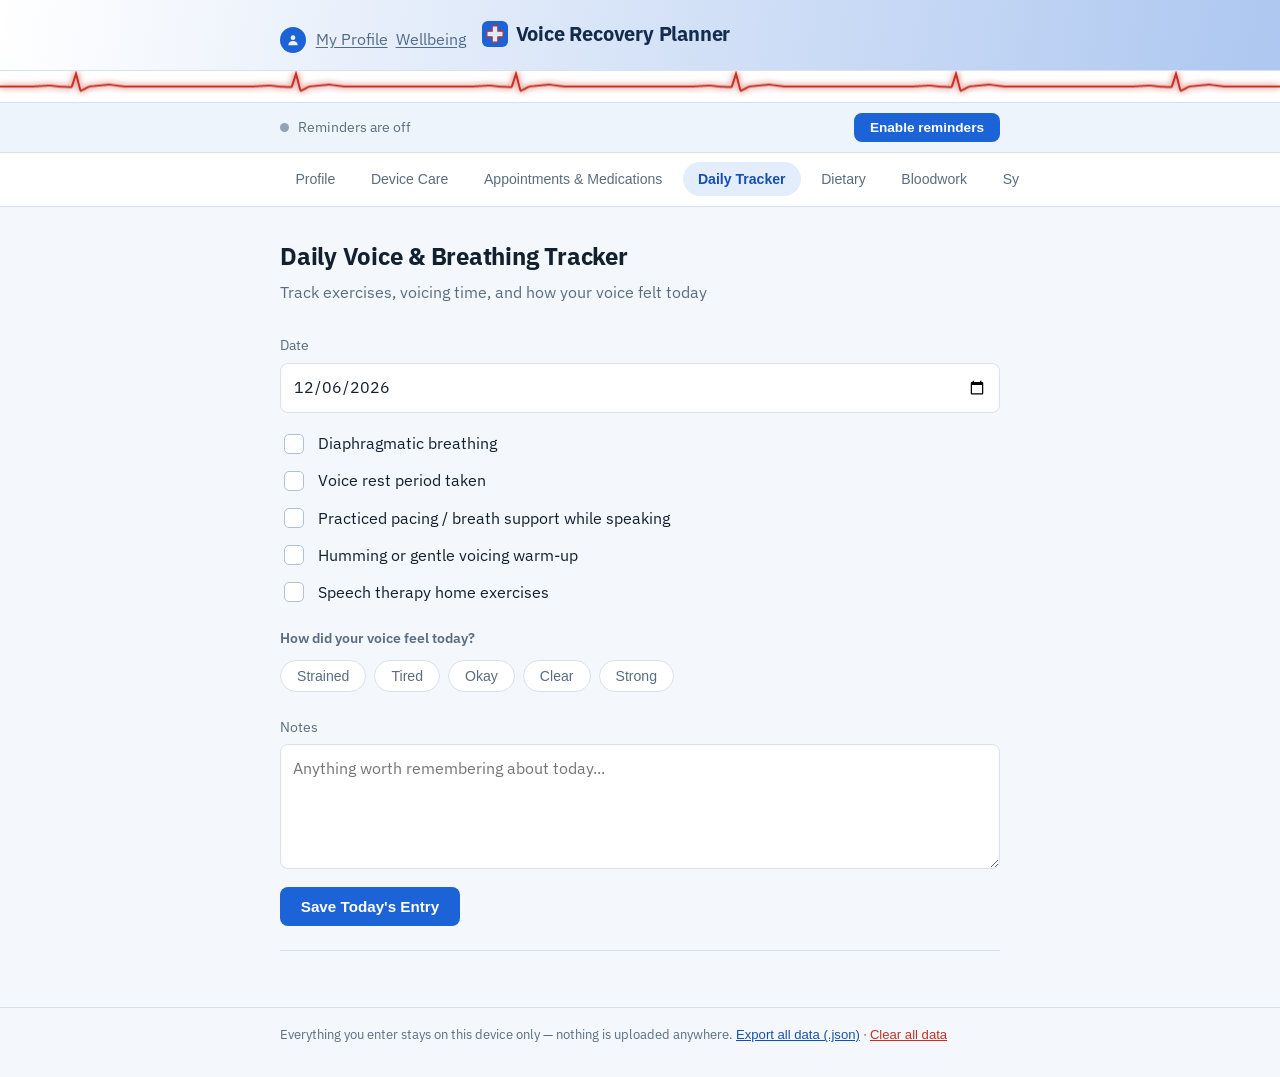
==== index.html @ 37564988 "Fix table overflow and add a scroll hint to the tab bar Wrap the Bloodwork/Appointments/Medications " ====
<!doctype html>
<html lang="en">
<head>
<meta charset="UTF-8">
<meta name="viewport" content="width=device-width, initial-scale=1.0">
<title>Voice Recovery Planner</title>
<meta name="description" content="A daily companion app for life after laryngectomy — voice tracking, device care, appointments, medications, and recovery milestones.">
<link rel="icon" type="image/svg+xml" href="favicon.svg">
<link rel="preconnect" href="https://fonts.googleapis.com">
<link rel="preconnect" href="https://fonts.gstatic.com" crossorigin>
<link href="https://fonts.googleapis.com/css2?family=IBM+Plex+Mono:wght@400;500;600&family=IBM+Plex+Sans:wght@400;500;600;700&display=swap" rel="stylesheet">
<link rel="stylesheet" href="style.css?v=18">
</head>
<body>

<header class="app-header">
  <div class="wrap">
    <div class="profile-lockup">
      <button class="avatar profile-nav-link" data-jump="profile" aria-label="My Profile">
        <svg width="14" height="14" viewBox="0 0 24 24" aria-hidden="true">
          <circle cx="12" cy="8" r="4" fill="currentColor"/>
          <path d="M4,21 C4,16 7.5,13.5 12,13.5 C16.5,13.5 20,16 20,21" fill="currentColor"/>
        </svg>
      </button>
      <nav class="profile-nav">
        <button class="profile-nav-link" data-jump="profile">My Profile</button>
        <button class="profile-nav-link" data-jump="wellbeing">Wellbeing</button>
      </nav>
    </div>
    <span class="logo-lockup">
      <svg width="26" height="26" viewBox="0 0 64 64" aria-hidden="true">
        <rect width="64" height="64" rx="14" fill="var(--accent)"/>
        <path d="M25,12 H39 V25 H52 V39 H39 V52 H25 V39 H12 V25 H25 Z"
              fill="#ffffff" stroke="var(--heartbeat)" stroke-width="3" stroke-linejoin="round"/>
      </svg>
      <span class="title">Voice Recovery Planner</span>
    </span>
  </div>
</header>
<canvas id="ecg-canvas"></canvas>

<div class="reminders-bar">
  <div class="wrap">
    <span class="status-line">
      <span id="reminders-dot" class="status-dot"></span>
      <span id="reminders-status">Reminders are off</span>
    </span>
    <button id="reminders-toggle" class="save-btn small">Enable reminders</button>
  </div>
</div>

<nav class="tabs">
  <div class="wrap tabs-scroll">
    <button class="tab" data-tab="profile">Profile</button>
    <button class="tab" data-tab="device">Device Care</button>
    <button class="tab" data-tab="appointments">Appointments &amp; Medications</button>
    <button class="tab active" data-tab="daily">Daily Tracker</button>
    <button class="tab" data-tab="dietary">Dietary</button>
    <button class="tab" data-tab="bloodwork">Bloodwork</button>
    <button class="tab" data-tab="journal">Symptom Journal</button>
    <button class="tab" data-tab="wellbeing">Wellbeing</button>
    <button class="tab" data-tab="milestones">Milestones</button>
    <button class="tab" data-tab="caregiver">Caregiver Log</button>
    <button class="tab" data-tab="tracking">Tracking</button>
  </div>
</nav>

<main class="wrap">

  <!-- PROFILE -->
  <section id="profile" class="panel">
    <h2>Profile</h2>
    <p class="subtitle">Background info worth having on hand — for new providers, or for you to look back on</p>

    <label class="field">Name <span class="field-optional">(optional — only used on the printed report)</span>
      <input type="text" id="profile-name" placeholder="Your name">
    </label>

    <p class="field-label">What led to your voice loss?</p>
    <div class="pill-group" id="profile-cause" data-group="profile-cause">
      <button data-value="Total Laryngectomy">Total Laryngectomy</button>
      <button data-value="Partial Laryngectomy">Partial Laryngectomy</button>
      <button data-value="Tracheostomy only">Tracheostomy only</button>
      <button data-value="Vocal Cord Paralysis">Vocal Cord Paralysis</button>
      <button data-value="Glossectomy / Oral Cancer Surgery">Glossectomy / Oral Cancer Surgery</button>
      <button data-value="ALS / Neurological">ALS / Neurological</button>
      <button data-value="Other">Other</button>
    </div>

    <label class="field">Diagnosis date
      <input type="date" id="profile-diagnosis-date">
    </label>
    <label class="field">Surgery / procedure date
      <input type="date" id="profile-surgery-date">
    </label>
    <label class="field">Tracheostomy date <span class="field-optional">(if different from surgery date)</span>
      <input type="date" id="profile-tracheostomy-date">
    </label>

    <p class="field-label">Current primary way you communicate</p>
    <div class="pill-group" id="profile-communication" data-group="profile-communication">
      <button data-value="Voice device (TEP)">Voice device (TEP)</button>
      <button data-value="Electrolarynx">Electrolarynx</button>
      <button data-value="Esophageal Speech">Esophageal Speech</button>
      <button data-value="ASL">ASL</button>
      <button data-value="Writing / notes app">Writing / notes app</button>
      <button data-value="Text-to-speech app">Text-to-speech app</button>
      <button data-value="Gestures">Gestures</button>
      <button data-value="Still learning">Still learning</button>
      <button data-value="Other">Other</button>
    </div>

    <label class="field">ENT / surgeon name &amp; phone
      <input type="text" id="profile-ent" placeholder="Dr. name, phone number">
    </label>
    <label class="field">Speech-language pathologist (SLP) name &amp; phone
      <input type="text" id="profile-slp" placeholder="Name, phone number">
    </label>
    <label class="field">Anything else your care team should know
      <textarea id="profile-notes" rows="4" placeholder="Allergies, other conditions, anything a new provider should know right away..."></textarea>
    </label>
    <button class="save-btn" data-save="profile">Save Profile</button>
  </section>

  <!-- DAILY VOICE & BREATHING TRACKER -->
  <section id="daily" class="panel active">
    <h2>Daily Voice &amp; Breathing Tracker</h2>
    <p class="subtitle">Track exercises, voicing time, and how your voice felt today</p>
    <label class="field">Date
      <input type="date" id="daily-date">
    </label>
    <div class="checklist" id="daily-checklist">
      <label><input type="checkbox" data-key="daily-diaphragmatic"> Diaphragmatic breathing</label>
      <label><input type="checkbox" data-key="daily-restperiod"> Voice rest period taken</label>
      <label><input type="checkbox" data-key="daily-pacing"> Practiced pacing / breath support while speaking</label>
      <label><input type="checkbox" data-key="daily-humming"> Humming or gentle voicing warm-up</label>
      <label><input type="checkbox" data-key="daily-therapy"> Speech therapy home exercises</label>
    </div>
    <p class="field-label">How did your voice feel today?</p>
    <div class="pill-group" id="daily-scale" data-group="daily-feel">
      <button data-value="Strained">Strained</button>
      <button data-value="Tired">Tired</button>
      <button data-value="Okay">Okay</button>
      <button data-value="Clear">Clear</button>
      <button data-value="Strong">Strong</button>
    </div>
    <label class="field">Notes
      <textarea id="daily-notes" rows="4" placeholder="Anything worth remembering about today..."></textarea>
    </label>
    <button class="save-btn" data-save="daily">Save Today's Entry</button>
    <div class="history" id="daily-history"></div>
  </section>

  <!-- DEVICE CARE SCHEDULE -->
  <section id="device" class="panel">
    <h2>Voice Device Care Schedule</h2>
    <p class="subtitle">Daily cleaning, weekly refurbishing, and resupply — never miss a step</p>

    <p class="field-label">Which device(s) do you use?</p>
    <div class="checklist" id="device-type-checklist">
      <label><input type="checkbox" data-key="devicetype-laryngectomy"> Laryngectomy (stoma / HME)</label>
      <label><input type="checkbox" data-key="devicetype-tep"> TEP (voice prosthesis)</label>
      <label><input type="checkbox" data-key="devicetype-avavoice"> Ava Voice</label>
      <label><input type="checkbox" data-key="devicetype-mira"> Mira</label>
    </div>

    <div class="card">
      <h3>Today</h3>
      <label><input type="checkbox" id="device-cleaned-today"> Cleaned overnight (before bed)</label>
    </div>

    <div class="card">
      <h3>This Week</h3>
      <div class="week-grid" id="device-week"></div>
    </div>

    <div class="card">
      <h3>Every 6 Months</h3>
      <label class="field">Last resupply ordered
        <input type="date" id="device-last-resupply">
      </label>
      <label class="field">Next resupply due
        <input type="date" id="device-next-resupply">
      </label>
    </div>

    <div class="card">
      <h3>Membrane Replacement (Ava Voice / Mira)</h3>
      <label class="field">Last replaced
        <input type="date" id="device-last-membrane">
      </label>
      <label class="field">Next due
        <input type="date" id="device-next-membrane">
      </label>
    </div>

    <div class="card">
      <h3>Unit Replacement (Ava Voice / Mira)</h3>
      <label class="field">Last replaced
        <input type="date" id="device-last-unit">
      </label>
      <label class="field">Next due
        <input type="date" id="device-next-unit">
      </label>
    </div>

    <label class="field">Device issue notes
      <textarea id="device-notes" rows="4" placeholder="Any issues with the device this week..."></textarea>
    </label>
    <button class="save-btn" data-save="device">Save</button>
  </section>

  <!-- DIETARY -->
  <section id="dietary" class="panel">
    <h2>Dietary</h2>
    <p class="subtitle">Track how you're getting nutrition today — by mouth, feeding tube, or IV</p>
    <label class="field">Date
      <input type="date" id="dietary-date">
    </label>
    <p class="field-label">Feeding method today</p>
    <div class="checklist" id="dietary-checklist">
      <label><input type="checkbox" data-key="dietary-mouth"> Feeding by mouth</label>
      <label><input type="checkbox" data-key="dietary-tube"> Feeding tube</label>
      <label><input type="checkbox" data-key="dietary-iv"> IV</label>
    </div>
    <label class="field">Notes (what/how much, tolerance, any issues)
      <textarea id="dietary-notes" rows="4" placeholder="What you ate or how feeding went today..."></textarea>
    </label>
    <button class="save-btn" data-save="dietary">Save Today's Entry</button>
    <div class="history" id="dietary-history"></div>
  </section>

  <!-- BLOODWORK -->
  <section id="bloodwork" class="panel">
    <h2>Bloodwork Tracking</h2>
    <p class="subtitle">Focused on anemia and vitamin/mineral/kidney (renal) function</p>
    <p class="field-label">Common tests worth asking your doctor about</p>
    <div class="checklist" id="bloodwork-checklist">
      <label><input type="checkbox" data-key="bloodwork-hgb"> Hemoglobin / Hematocrit (anemia)</label>
      <label><input type="checkbox" data-key="bloodwork-iron"> Iron / Ferritin</label>
      <label><input type="checkbox" data-key="bloodwork-b12"> Vitamin B12 / Folate</label>
      <label><input type="checkbox" data-key="bloodwork-vitd"> Vitamin D</label>
      <label><input type="checkbox" data-key="bloodwork-calcmag"> Calcium / Magnesium / Zinc</label>
      <label><input type="checkbox" data-key="bloodwork-renal"> Creatinine / eGFR / BUN (kidney/renal function)</label>
      <label><input type="checkbox" data-key="bloodwork-electrolytes"> Potassium / Sodium</label>
    </div>
    <div class="table-scroll">
      <table class="log-table" id="bloodwork-table">
        <thead><tr><th>Date</th><th>Test</th><th>Result</th><th>Normal range</th><th>Notes</th><th></th></tr></thead>
        <tbody></tbody>
      </table>
    </div>
    <button class="add-row-btn" data-add="bloodwork">+ Add result</button>
  </section>

  <!-- APPOINTMENTS & MEDICATIONS -->
  <section id="appointments" class="panel">
    <h2>Appointments &amp; Medications</h2>
    <p class="subtitle">ENT, oncology, speech-language pathology, and primary care — plus what you take, when, and any side effects</p>

    <h3>Appointments</h3>
    <div class="table-scroll">
      <table class="log-table" id="appointments-table">
        <thead><tr><th>Date</th><th>Provider / Type</th><th>Reason</th><th>Follow-up?</th><th></th></tr></thead>
        <tbody></tbody>
      </table>
    </div>
    <button class="add-row-btn" data-add="appointments">+ Add appointment</button>

    <h3>Medications</h3>
    <div class="table-scroll">
      <table class="log-table" id="medications-table">
        <thead><tr><th>Medication</th><th>Dose</th><th>Time</th><th>Taken</th><th>Notes</th><th></th></tr></thead>
        <tbody></tbody>
      </table>
    </div>
    <button class="add-row-btn" data-add="medications">+ Add medication</button>
  </section>

  <!-- SYMPTOM JOURNAL -->
  <section id="journal" class="panel">
    <h2>Symptom &amp; Side-Effect Journal</h2>
    <p class="subtitle">One entry per day — track what you notice and how it changes</p>
    <label class="field">Date
      <input type="date" id="journal-date">
    </label>
    <label class="field">What did you notice?
      <textarea id="journal-noticed" rows="3"></textarea>
    </label>
    <p class="field-label">Severity</p>
    <div class="pill-group" id="journal-severity" data-group="journal-severity">
      <button data-value="Mild">Mild</button>
      <button data-value="Moderate">Moderate</button>
      <button data-value="Concerning">Concerning</button>
      <button data-value="Call the doctor">Call the doctor</button>
    </div>
    <label class="field">What helped?
      <textarea id="journal-helped" rows="3"></textarea>
    </label>
    <p class="field-label">Red flags to watch for (per your care team's guidance)</p>
    <div class="checklist">
      <label><input type="checkbox" data-key="journal-flag-1"> Fever, unusual pain, or swelling around the stoma</label>
      <label><input type="checkbox" data-key="journal-flag-2"> Sudden change in breathing or difficulty clearing secretions</label>
      <label><input type="checkbox" data-key="journal-flag-3"> Signs of infection or bleeding</label>
    </div>
    <button class="save-btn" data-save="journal">Save Entry</button>
    <div class="history" id="journal-history"></div>
  </section>

  <!-- WELLBEING -->
  <section id="wellbeing" class="panel">
    <h2>Emotional Wellbeing</h2>
    <p class="subtitle">Whatever led here — an accident, cancer, or anything else — adjusting to a new voice or a new life is part of recovery too</p>

    <div class="resource-card">
      <h3>If you're in crisis right now</h3>
      <ul>
        <li><strong>Call or text 988</strong> — Suicide &amp; Crisis Lifeline, free and available 24/7. Texting works when speaking is hard.</li>
        <li><strong>Text HOME to 741741</strong> — Crisis Text Line, 24/7, text-only.</li>
        <li><strong>Call 911</strong> or go to your nearest ER for a medical emergency.</li>
      </ul>
      <h3>More support</h3>
      <ul>
        <li>American Cancer Society 24/7 Helpline — 1-800-227-2345</li>
        <li>CancerCare (free counseling &amp; support groups) — 1-800-813-4673</li>
        <li>NAMI HelpLine (mental health, any cause) — 1-800-950-6264</li>
        <li>WebWhispers — free online community for laryngectomees (webwhispers.org)</li>
        <li>SPOHNC — Support for People with Oral and Head and Neck Cancer (spohnc.org)</li>
      </ul>
      <p class="resource-note">This app doesn't replace professional care. If you're worried, reach out to your care team or one of the resources above.</p>
    </div>

    <label class="field">Date
      <input type="date" id="wellbeing-date">
    </label>

    <p class="field-label">Overall mood today</p>
    <div class="pill-group" id="wellbeing-mood" data-group="wellbeing-mood">
      <button data-value="Struggling">Struggling</button>
      <button data-value="Low">Low</button>
      <button data-value="Okay">Okay</button>
      <button data-value="Good">Good</button>
      <button data-value="Strong">Strong</button>
    </div>

    <p class="field-label">What's weighing on you today?</p>
    <div class="checklist" id="wellbeing-weighing-checklist">
      <label><input type="checkbox" data-key="wellbeing-weighing-isolation"> Isolation or loneliness</label>
      <label><input type="checkbox" data-key="wellbeing-weighing-grief"> Grief about the changes</label>
      <label><input type="checkbox" data-key="wellbeing-weighing-anxiety"> Anxiety about health or scans</label>
      <label><input type="checkbox" data-key="wellbeing-weighing-communication"> Frustration communicating</label>
      <label><input type="checkbox" data-key="wellbeing-weighing-recurrence"> Fear of recurrence</label>
      <label><input type="checkbox" data-key="wellbeing-weighing-bodyimage"> Body image</label>
      <label><input type="checkbox" data-key="wellbeing-weighing-financial"> Financial stress</label>
      <label><input type="checkbox" data-key="wellbeing-weighing-sleep"> Sleep trouble</label>
      <label><input type="checkbox" data-key="wellbeing-weighing-relationship"> Relationship strain</label>
      <label><input type="checkbox" data-key="wellbeing-weighing-other"> Other</label>
    </div>

    <p class="field-label">What helped today?</p>
    <div class="checklist" id="wellbeing-helped-checklist">
      <label><input type="checkbox" data-key="wellbeing-helped-talked"> Talked with someone</label>
      <label><input type="checkbox" data-key="wellbeing-helped-group"> Support group</label>
      <label><input type="checkbox" data-key="wellbeing-helped-therapy"> Therapy or counseling</label>
      <label><input type="checkbox" data-key="wellbeing-helped-meditation"> Meditation or prayer</label>
      <label><input type="checkbox" data-key="wellbeing-helped-activity"> Physical activity</label>
      <label><input type="checkbox" data-key="wellbeing-helped-creative"> Creative outlet</label>
      <label><input type="checkbox" data-key="wellbeing-helped-rest"> Rest</label>
      <label><input type="checkbox" data-key="wellbeing-helped-outdoors"> Time outdoors</label>
      <label><input type="checkbox" data-key="wellbeing-helped-other"> Other</label>
    </div>

    <label class="field">One good thing about today
      <textarea id="wellbeing-good-thing" rows="2" placeholder="Even something small counts..."></textarea>
    </label>
    <label class="field">Notes
      <textarea id="wellbeing-notes" rows="4" placeholder="Whatever's on your mind..."></textarea>
    </label>

    <p class="field-label">Please check in with your care team or a crisis line above if you notice</p>
    <div class="checklist">
      <label><input type="checkbox" data-key="wellbeing-flag-1"> Thoughts of harming yourself or ending your life</label>
      <label><input type="checkbox" data-key="wellbeing-flag-2"> Overwhelming hopelessness</label>
      <label><input type="checkbox" data-key="wellbeing-flag-3"> Can't get out of bed or function day to day</label>
      <label><input type="checkbox" data-key="wellbeing-flag-4"> Using alcohol or drugs to cope</label>
      <label><input type="checkbox" data-key="wellbeing-flag-5"> Withdrawing from everyone</label>
    </div>

    <button class="save-btn" data-save="wellbeing">Save Entry</button>
    <div class="history" id="wellbeing-history"></div>
  </section>

  <!-- MILESTONES -->
  <section id="milestones" class="panel">
    <h2>Recovery Milestones</h2>
    <p class="subtitle">Recovery isn't linear — mark the wins, however small</p>
    <div class="milestone-list" id="milestone-list"></div>
  </section>

  <!-- CAREGIVER LOG -->
  <section id="caregiver" class="panel">
    <h2>Caregiver Communication Log</h2>
    <p class="subtitle">For the people around you — what works, what to try, what to avoid</p>
    <label class="field">Date
      <input type="date" id="caregiver-date">
    </label>
    <p class="field-label">Communication method used today</p>
    <div class="pill-group" id="caregiver-method" data-group="caregiver-method">
      <button data-value="Voice device">Voice device</button>
      <button data-value="TEP">TEP</button>
      <button data-value="Electrolarynx">Electrolarynx</button>
      <button data-value="Esophageal Speech">Esophageal Speech</button>
      <button data-value="ASL">ASL</button>
      <button data-value="Writing / notes app">Writing / notes app</button>
      <button data-value="Gestures">Gestures</button>
      <button data-value="Text-to-speech app">Text-to-speech app</button>
      <button data-value="Other">Other</button>
    </div>
    <label class="field">What worked well this week
      <textarea id="caregiver-worked" rows="3"></textarea>
    </label>
    <label class="field">What was frustrating or hard to communicate
      <textarea id="caregiver-hard" rows="3"></textarea>
    </label>
    <label class="field">One thing to try differently next week
      <textarea id="caregiver-try" rows="3"></textarea>
    </label>
    <button class="save-btn" data-save="caregiver">Save Entry</button>
    <div class="history" id="caregiver-history"></div>
  </section>

  <!-- TRACKING -->
  <section id="tracking" class="panel">
    <h2>Tracking &amp; Reports</h2>
    <p class="subtitle">A visual summary of everything you've logged — built to share with your SLP or care team</p>

    <div class="profile-summary" id="tracking-profile"></div>

    <div class="stat-tiles" id="tracking-stats"></div>

    <div class="chart-card">
      <h3>Voice quality — last 14 entries</h3>
      <div class="chart-wrap" id="chart-voice"></div>
      <details class="chart-table"><summary>View as table</summary><div id="chart-voice-table"></div></details>
    </div>

    <div class="chart-card">
      <h3>Emotional wellbeing — last 14 entries</h3>
      <div class="chart-wrap" id="chart-wellbeing"></div>
      <details class="chart-table"><summary>View as table</summary><div id="chart-wellbeing-table"></div></details>
    </div>

    <div class="chart-card">
      <h3>Medication adherence</h3>
      <div class="chart-wrap" id="chart-meds"></div>
      <details class="chart-table"><summary>View as table</summary><div id="chart-meds-table"></div></details>
    </div>

    <div class="chart-card">
      <h3>Symptom severity breakdown</h3>
      <div class="chart-wrap" id="chart-severity"></div>
      <details class="chart-table"><summary>View as table</summary><div id="chart-severity-table"></div></details>
    </div>

    <div class="chart-card">
      <h3>Recovery milestones progress</h3>
      <div class="chart-wrap" id="chart-milestones"></div>
      <details class="chart-table"><summary>View as table</summary><div id="chart-milestones-table"></div></details>
    </div>

    <button class="save-btn no-print" id="print-tracking-btn">Print / Save as PDF for your care team</button>
  </section>

</main>

<footer class="app-footer">
  <div class="wrap">
    <p>Everything you enter stays on this device only — nothing is uploaded anywhere.
      <button id="export-btn" class="link-btn">Export all data (.json)</button> ·
      <button id="clear-btn" class="link-btn danger">Clear all data</button>
    </p>
  </div>
</footer>

<script src="ecg.js"></script>
<script src="reminders.js"></script>
<script src="app.js"></script>
<script src="tracking.js"></script>
</body>
</html>
---- style.css ----
/* ============================================================
   Voice Recovery Planner — clinical patient-app design system
   Grounded in real reference patterns (Apple Health, MyChart,
   Philips/Masimo/Tandem device UI): crisp whites + cool blues,
   a single purposeful accent, color as information not ornament,
   generous plain-language typography, no decorative animation.
   ============================================================ */

:root {
  /* grounds: crisp white, cool light-blue tint */
  --bg: #f4f8fc;
  --panel: #ffffff;
  --panel-raised: #eef4fb;

  /* ink */
  --ink: #12202f;
  --ink-muted: #5a6d80;
  --ink-faint: #93a3b3;

  /* structure */
  --border: #d7e2ee;
  --border-strong: #aec2d6;

  /* accent: single clinical blue, used purposefully */
  --accent: #1b63d6;
  --accent-strong: #144fb0;
  --accent-soft: #e4edfb;
  --accent-glow: rgba(27, 99, 214, 0.4);
  --on-accent: #ffffff;

  /* semantic status — reserved for real state, not decoration */
  --ok: #1b63d6;
  --warn: #b5750f;
  --crit: #c62f22;

  --font-display: "IBM Plex Sans", -apple-system, BlinkMacSystemFont, sans-serif;
  --font-mono: "IBM Plex Mono", ui-monospace, "SF Mono", Menlo, monospace;

  --radius: 10px;

  /* heartbeat mark: fixed red, independent of the interactive accent color,
     always on — this app does not follow system dark mode. */
  --heartbeat: #c62f22;
}

* { box-sizing: border-box; }

::selection {
  background: var(--accent-soft);
  color: var(--ink);
}

body {
  margin: 0;
  font-family: var(--font-display);
  background: var(--bg);
  color: var(--ink);
  line-height: 1.6;
  -webkit-font-smoothing: antialiased;
}

a { color: var(--accent-strong); }

.wrap {
  max-width: 760px;
  margin: 0 auto;
  padding: 0 1.25rem;
}

/* ---------- header ---------- */

.app-header {
  position: relative;
  border-bottom: 1px solid var(--border);
  padding: 1.1rem 0;
  background: var(--panel);
  overflow: hidden;
}

.app-header::after {
  content: "";
  position: absolute;
  inset: 0;
  background: linear-gradient(
    100deg,
    transparent 0%,
    var(--accent-glow) 45%,
    transparent 60%
  );
  background-size: 250% 100%;
  animation: shimmer 10s ease-in-out infinite;
  pointer-events: none;
}

#ecg-canvas {
  display: block;
  width: 100%;
  height: 32px;
  background: var(--panel);
  border-bottom: 1px solid var(--border);
}

@media (prefers-reduced-motion: reduce) {
  .app-header::after { animation: none; }
}

@keyframes shimmer {
  0%, 100% { background-position: 120% 0; }
  50% { background-position: -20% 0; }
}

.app-header .wrap {
  position: relative;
  display: flex;
  align-items: baseline;
  gap: 1rem;
  flex-wrap: wrap;
}

.profile-lockup {
  display: inline-flex;
  align-items: center;
  gap: 0.6rem;
}

.avatar {
  display: inline-flex;
  align-items: center;
  justify-content: center;
  width: 26px;
  height: 26px;
  border-radius: 50%;
  background: var(--accent);
  border: none;
  cursor: pointer;
  flex-shrink: 0;
  padding: 0;
}

.profile-nav {
  display: inline-flex;
  align-items: center;
  gap: 0.5rem;
}

.profile-nav-link {
  background: none;
  border: none;
  color: var(--ink-muted);
  font-size: 0.82rem;
  cursor: pointer;
  padding: 0;
  font: inherit;
  text-decoration: underline;
  text-underline-offset: 2px;
}

.profile-nav-link:hover {
  color: var(--accent-strong);
}

.avatar.profile-nav-link,
.avatar.profile-nav-link:hover {
  background: var(--accent);
  color: var(--on-accent);
  text-decoration: none;
}

.avatar.profile-nav-link:hover {
  background: var(--accent-strong);
}

.logo-lockup {
  display: inline-flex;
  align-items: center;
  gap: 0.5rem;
}

.title {
  font-weight: 700;
  font-size: 1.25rem;
  letter-spacing: -0.01em;
}

/* ---------- reminders bar ---------- */

.reminders-bar {
  background: var(--panel-raised);
  border-bottom: 1px solid var(--border);
}

.reminders-bar .wrap {
  display: flex;
  align-items: center;
  justify-content: space-between;
  gap: 1rem;
  padding: 0.6rem 1.25rem;
  flex-wrap: wrap;
}

.status-line {
  display: inline-flex;
  align-items: center;
  gap: 0.55rem;
}

.status-dot {
  width: 9px;
  height: 9px;
  border-radius: 50%;
  background: var(--ink-faint);
  flex-shrink: 0;
}

.status-dot.active {
  background: var(--accent);
}

#reminders-status {
  font-size: 0.85rem;
  color: var(--ink-muted);
}

/* ---------- tabs ---------- */

.tabs {
  border-bottom: 1px solid var(--border);
  background: var(--panel);
  position: sticky;
  top: 0;
  z-index: 5;
}

.tabs::after {
  content: "";
  position: absolute;
  top: 0;
  right: 0;
  bottom: 0;
  width: 28px;
  background: linear-gradient(to right, transparent, var(--panel));
  pointer-events: none;
}

.tabs-scroll {
  display: flex;
  gap: 0.3rem;
  overflow-x: auto;
  padding: 0.6rem 1.25rem;
  position: relative;
}

/* ---------- wide-content scroll wrappers ---------- */

.table-scroll {
  overflow-x: auto;
  margin-bottom: 1rem;
}

.table-scroll table.log-table {
  margin-bottom: 0;
}

.tab {
  flex: 0 0 auto;
  border: 1px solid transparent;
  background: transparent;
  color: var(--ink-muted);
  font-size: 0.88rem;
  font-weight: 500;
  padding: 0.5rem 0.9rem;
  border-radius: 999px;
  cursor: pointer;
  white-space: nowrap;
  transition: color 0.15s, background 0.15s;
}

.tab:hover {
  color: var(--ink);
  background: var(--panel-raised);
}

.tab.active {
  background: var(--accent-soft);
  color: var(--accent-strong);
  font-weight: 600;
}

/* ---------- content ---------- */

main.wrap {
  padding-top: 1.85rem;
  padding-bottom: 2.5rem;
}

.panel { display: none; }
.panel.active { display: block; }

.panel h2 {
  margin: 0 0 0.3rem;
  font-size: 1.5rem;
  letter-spacing: -0.01em;
  text-wrap: balance;
}

.subtitle {
  color: var(--ink-muted);
  margin: 0 0 1.75rem;
  max-width: 46ch;
}

.panel h3 {
  margin: 1.75rem 0 0.9rem;
  font-size: 1.1rem;
  font-weight: 600;
  color: var(--ink);
}

.panel h3:first-of-type {
  margin-top: 0;
}

.field-optional {
  font-weight: 400;
  color: var(--ink-faint);
}

.field {
  display: block;
  margin-bottom: 1.1rem;
  font-size: 0.9rem;
  color: var(--ink-muted);
}

.field input, .field textarea {
  display: block;
  width: 100%;
  margin-top: 0.4rem;
  padding: 0.65rem 0.75rem;
  border: 1px solid var(--border);
  border-radius: 8px;
  background: var(--panel);
  color: var(--ink);
  font: inherit;
  font-size: 1rem;
}

.field input[type="date"] {
  font-variant-numeric: tabular-nums;
}

.field input:focus, .field textarea:focus {
  outline: none;
  border-color: var(--accent);
  box-shadow: 0 0 0 3px var(--accent-soft);
}

.field-label {
  font-size: 0.85rem;
  font-weight: 600;
  color: var(--ink-muted);
  margin: 0 0 0.65rem;
}

/* ---------- checklists ---------- */

.checklist {
  display: flex;
  flex-direction: column;
  gap: 0.7rem;
  margin-bottom: 1.4rem;
}

.checklist label {
  display: flex;
  align-items: center;
  gap: 0.7rem;
  font-size: 0.98rem;
}

input[type="checkbox"] {
  appearance: none;
  -webkit-appearance: none;
  width: 20px;
  height: 20px;
  min-width: 20px;
  border: 1.5px solid var(--border-strong);
  border-radius: 5px;
  background: var(--panel);
  cursor: pointer;
  position: relative;
  transition: border-color 0.15s, background 0.15s;
}

input[type="checkbox"]:hover { border-color: var(--accent); }

input[type="checkbox"]:checked {
  background: var(--accent);
  border-color: var(--accent);
}

input[type="checkbox"]:checked::after {
  content: "";
  position: absolute;
  left: 6px;
  top: 2px;
  width: 5px;
  height: 10px;
  border: solid var(--on-accent);
  border-width: 0 2px 2px 0;
  transform: rotate(45deg);
}

/* ---------- pills: single-select ---------- */

.pill-group {
  display: flex;
  flex-wrap: wrap;
  gap: 0.5rem;
  margin-bottom: 1.4rem;
}

.pill-group button {
  border: 1px solid var(--border);
  background: var(--panel);
  color: var(--ink-muted);
  padding: 0.45rem 1rem;
  border-radius: 999px;
  font-size: 0.88rem;
  cursor: pointer;
  transition: border-color 0.15s, color 0.15s, background 0.15s;
}

.pill-group button:hover { border-color: var(--accent); color: var(--ink); }

.pill-group button.selected {
  background: var(--accent);
  color: var(--on-accent);
  border-color: var(--accent);
  font-weight: 600;
}

/* ---------- buttons ---------- */

.save-btn, .add-row-btn {
  background: var(--accent);
  color: var(--on-accent);
  border: none;
  padding: 0.7rem 1.3rem;
  border-radius: 8px;
  font-size: 0.95rem;
  font-weight: 600;
  cursor: pointer;
  margin-bottom: 1.5rem;
  transition: background 0.15s, transform 0.05s;
}

.save-btn:hover, .add-row-btn:hover {
  background: var(--accent-strong);
}

.save-btn:active, .add-row-btn:active { transform: translateY(1px); }

.save-btn.small {
  margin-bottom: 0;
  padding: 0.45rem 1rem;
  font-size: 0.85rem;
}

/* ---------- cards ---------- */

.card {
  background: var(--panel);
  border: 1px solid var(--border);
  border-radius: var(--radius);
  padding: 1.1rem 1.3rem;
  margin-bottom: 1.25rem;
}

.card h3 {
  margin-top: 0;
  font-size: 1rem;
  font-weight: 600;
  color: var(--ink);
}

/* ---------- resource / crisis-support card ---------- */

.resource-card {
  background: var(--accent-soft);
  border: 1px solid var(--border);
  border-left: 4px solid var(--accent);
  border-radius: var(--radius);
  padding: 1.1rem 1.3rem;
  margin-bottom: 1.5rem;
}

.resource-card h3 {
  margin: 0 0 0.5rem;
  font-size: 0.95rem;
  font-weight: 700;
  color: var(--accent-strong);
}

.resource-card h3:not(:first-child) {
  margin-top: 1rem;
}

.resource-card ul {
  margin: 0;
  padding-left: 1.2rem;
}

.resource-card li {
  margin-bottom: 0.4rem;
  font-size: 0.92rem;
}

.resource-note {
  margin: 0.85rem 0 0;
  font-size: 0.8rem;
  color: var(--ink-muted);
  font-style: italic;
}

.week-grid {
  display: grid;
  grid-template-columns: repeat(7, 1fr);
  gap: 0.5rem;
  text-align: center;
}

.week-grid .day {
  display: flex;
  flex-direction: column;
  align-items: center;
  gap: 0.4rem;
  font-size: 0.75rem;
  color: var(--ink-muted);
}

.week-grid input[type="checkbox"] {
  width: 22px;
  height: 22px;
}

.week-grid input[type="checkbox"]:checked::after {
  left: 7px;
  top: 3px;
}

/* ---------- tables ---------- */

table.log-table {
  width: 100%;
  border-collapse: collapse;
  margin-bottom: 1rem;
  font-size: 0.9rem;
}

table.log-table th {
  text-align: left;
  background: var(--panel-raised);
  color: var(--ink-muted);
  padding: 0.6rem 0.55rem;
  font-size: 0.78rem;
  font-weight: 600;
}

table.log-table td {
  border: 1px solid var(--border);
  padding: 0.3rem;
}

table.log-table input {
  width: 100%;
  border: none;
  background: transparent;
  color: var(--ink);
  font: inherit;
  padding: 0.4rem;
}

table.log-table input[type="date"],
table.log-table input:not([type]),
table.log-table input[type="text"] {
  font-variant-numeric: tabular-nums;
}

table.log-table input:focus {
  outline: 1px solid var(--accent);
  border-radius: 3px;
}

table.log-table input[type="checkbox"] {
  width: 18px;
  height: 18px;
}

.row-remove {
  background: none;
  border: none;
  color: var(--crit);
  cursor: pointer;
  font-size: 1.05rem;
}

/* ---------- milestones ---------- */

.milestone-list {
  display: flex;
  flex-direction: column;
  gap: 0.75rem;
}

.milestone-item {
  display: flex;
  align-items: center;
  gap: 0.8rem;
  background: var(--panel);
  border: 1px solid var(--border);
  border-radius: var(--radius);
  padding: 0.8rem 1rem;
}

.milestone-item:has(input:checked) {
  background: var(--accent-soft);
  border-color: var(--accent);
}

.milestone-item input[type="checkbox"] {
  width: 22px;
  height: 22px;
  flex-shrink: 0;
}

.milestone-item .label {
  flex: 1;
  font-size: 0.96rem;
}

.milestone-item input[type="date"] {
  border: 1px solid var(--border);
  background: var(--panel);
  color: var(--ink-muted);
  border-radius: 6px;
  padding: 0.35rem 0.55rem;
  font-size: 0.82rem;
  font-variant-numeric: tabular-nums;
}

/* ---------- history entries ---------- */

.history {
  border-top: 1px solid var(--border);
  padding-top: 1rem;
}

.history-entry {
  background: var(--panel);
  border: 1px solid var(--border);
  border-radius: var(--radius);
  padding: 0.85rem 1.1rem;
  margin-bottom: 0.75rem;
  font-size: 0.92rem;
}

.history-entry .entry-date {
  font-weight: 700;
  font-size: 0.85rem;
  color: var(--accent-strong);
  margin-bottom: 0.3rem;
  font-variant-numeric: tabular-nums;
}

/* ---------- footer ---------- */

.app-footer {
  border-top: 1px solid var(--border);
  padding: 1rem 0 2rem;
}

.app-footer p {
  color: var(--ink-muted);
  font-size: 0.82rem;
  margin: 0;
}

.link-btn {
  background: none;
  border: none;
  color: var(--accent-strong);
  cursor: pointer;
  font-size: 0.82rem;
  padding: 0;
  text-decoration: underline;
}

.link-btn.danger {
  color: var(--crit);
}

/* ---------- tracking: profile summary ---------- */

.profile-summary {
  background: var(--panel);
  border: 1px solid var(--border);
  border-radius: var(--radius);
  padding: 1.1rem 1.3rem;
  margin-bottom: 1.25rem;
}

.profile-summary h3 {
  margin: 0 0 0.9rem;
  font-size: 1rem;
  font-weight: 600;
  color: var(--ink);
}

.profile-summary-grid {
  display: grid;
  grid-template-columns: repeat(auto-fit, minmax(180px, 1fr));
  gap: 0.75rem 1.5rem;
}

.profile-summary-item {
  display: flex;
  flex-direction: column;
  gap: 0.2rem;
}

.profile-summary-label {
  font-size: 0.75rem;
  color: var(--ink-muted);
}

.profile-summary-value {
  font-size: 0.95rem;
  color: var(--ink);
  font-weight: 500;
}

/* ---------- tracking: stat tiles ---------- */

.stat-tiles {
  display: grid;
  grid-template-columns: repeat(auto-fit, minmax(150px, 1fr));
  gap: 0.75rem;
  margin-bottom: 1.5rem;
}

.stat-tile {
  display: flex;
  flex-direction: column;
  gap: 0.35rem;
  background: var(--panel);
  border: 1px solid var(--border);
  border-radius: var(--radius);
  padding: 0.9rem 1rem;
}

.stat-label {
  font-size: 0.78rem;
  color: var(--ink-muted);
}

.stat-value {
  font-size: 1.6rem;
  font-weight: 600;
  color: var(--ink);
}

/* ---------- tracking: chart cards ---------- */

.chart-card {
  background: var(--panel);
  border: 1px solid var(--border);
  border-radius: var(--radius);
  padding: 1.1rem 1.3rem;
  margin-bottom: 1.25rem;
}

.chart-card h3 {
  margin: 0 0 0.9rem;
  font-size: 1rem;
  font-weight: 600;
  color: var(--ink);
}

.chart-wrap {
  position: relative;
}

.chart-svg {
  display: block;
  width: 100%;
  height: auto;
}

.chart-grid {
  stroke: var(--border);
  stroke-width: 1;
}

.chart-tick, .chart-axis-label {
  fill: var(--ink-faint);
  font-size: 8px;
  font-family: var(--font-display);
}

.bar-mark { cursor: pointer; }
.bar-mark rect { transition: opacity 0.1s; }
.bar-mark:hover rect, .bar-mark.mark-hover rect, .bar-mark:focus rect {
  opacity: 0.75;
}
.bar-mark:focus { outline: none; }

.donut-svg { width: 160px; max-width: 100%; height: auto; margin: 0 auto; display: block; }

.donut-slice { cursor: pointer; transition: opacity 0.1s; }
.donut-slice:hover, .donut-slice.mark-hover, .donut-slice:focus {
  opacity: 0.8;
  outline: none;
}

.donut-center-value {
  font-size: 20px;
  font-weight: 700;
  fill: var(--ink);
  font-family: var(--font-display);
}

.donut-center-label {
  font-size: 8px;
  fill: var(--ink-faint);
  font-family: var(--font-display);
}

.chart-legend {
  display: flex;
  flex-wrap: wrap;
  justify-content: center;
  gap: 0.6rem 1.1rem;
  margin-top: 0.9rem;
}

.legend-item {
  display: inline-flex;
  align-items: center;
  gap: 0.4rem;
  font-size: 0.82rem;
  color: var(--ink-muted);
}

.legend-swatch {
  width: 10px;
  height: 10px;
  border-radius: 2px;
  flex-shrink: 0;
}

.chart-tooltip {
  position: absolute;
  transform: translate(-50%, -100%);
  background: var(--ink);
  color: #ffffff;
  font-size: 0.78rem;
  padding: 0.35rem 0.6rem;
  border-radius: 6px;
  white-space: nowrap;
  pointer-events: none;
  opacity: 0;
  transition: opacity 0.1s;
  z-index: 10;
}

.chart-tooltip.visible { opacity: 1; }

.chart-empty {
  color: var(--ink-muted);
  font-size: 0.9rem;
  padding: 1.5rem 0;
  text-align: center;
}

.chart-table {
  margin-top: 0.75rem;
}

.chart-table summary {
  font-size: 0.82rem;
  color: var(--accent-strong);
  cursor: pointer;
}

.chart-data-table {
  margin-top: 0.6rem;
  margin-bottom: 0;
}

/* ---------- print (for sharing the Tracking page) ---------- */

@media print {
  .app-header, #ecg-canvas, .reminders-bar, .tabs, .app-footer, .no-print {
    display: none !important;
  }
  main.wrap { padding-top: 0; }
  .panel { display: none !important; }
  #tracking.panel { display: block !important; }
  .chart-card, .stat-tile, .profile-summary { break-inside: avoid; }
}
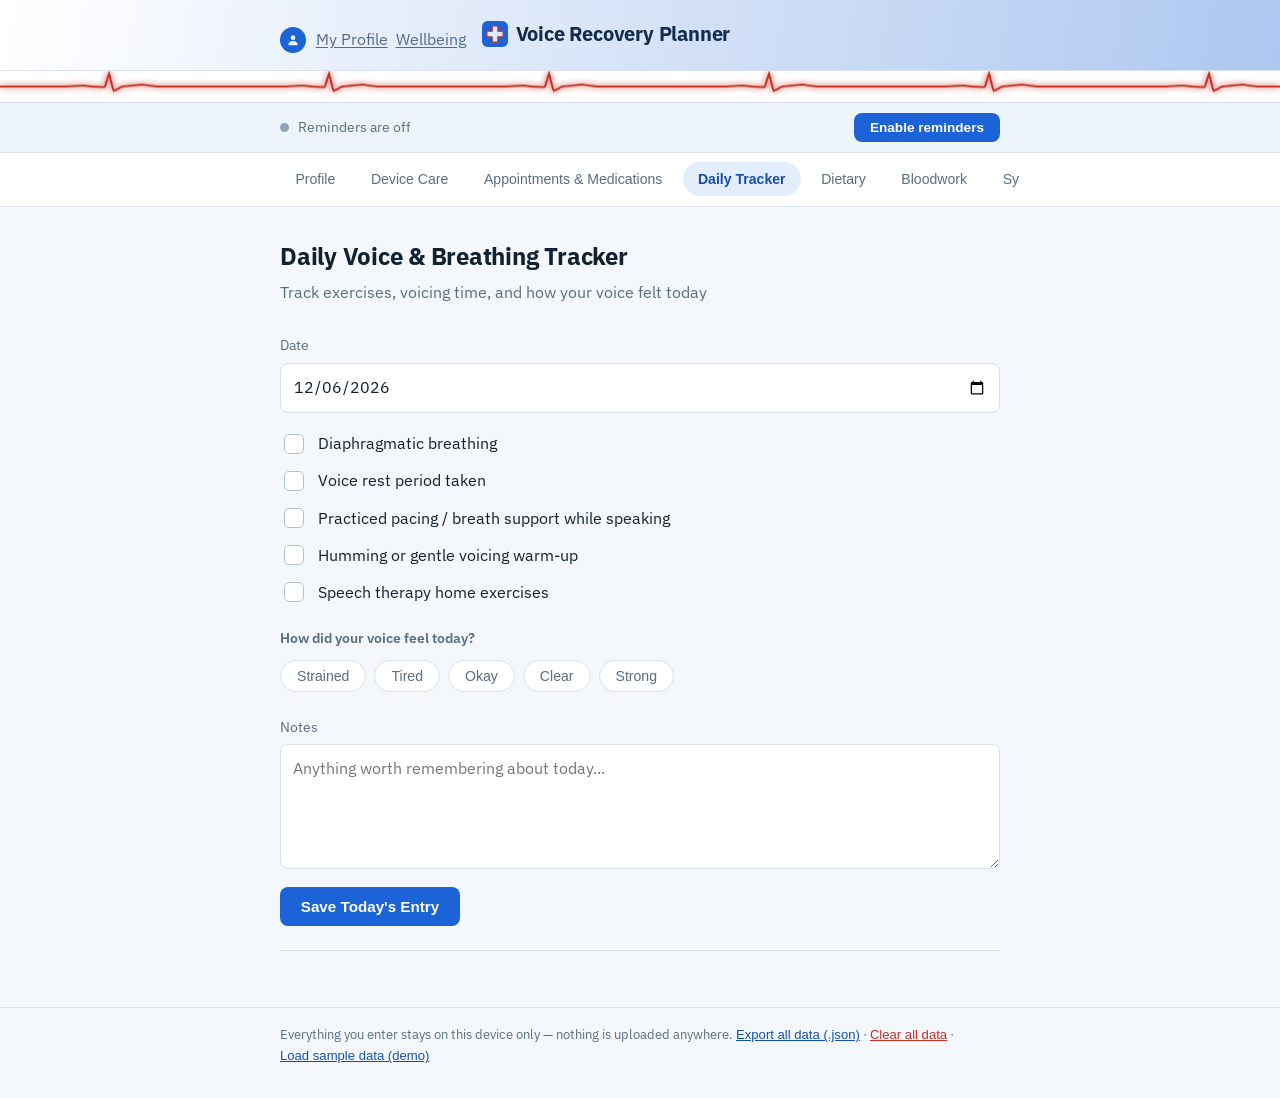
==== commit 2dec5b77: "Add sample-data demo loader and TSH to Bloodwork New "Load sample data (demo)" footer link populates" ====
--- a/index.html
+++ b/index.html
@@ -233,7 +233,7 @@
   <!-- BLOODWORK -->
   <section id="bloodwork" class="panel">
     <h2>Bloodwork Tracking</h2>
-    <p class="subtitle">Focused on anemia and vitamin/mineral/kidney (renal) function</p>
+    <p class="subtitle">Focused on anemia, thyroid, and vitamin/mineral/kidney (renal) function</p>
     <p class="field-label">Common tests worth asking your doctor about</p>
     <div class="checklist" id="bloodwork-checklist">
       <label><input type="checkbox" data-key="bloodwork-hgb"> Hemoglobin / Hematocrit (anemia)</label>
@@ -241,6 +241,7 @@
       <label><input type="checkbox" data-key="bloodwork-b12"> Vitamin B12 / Folate</label>
       <label><input type="checkbox" data-key="bloodwork-vitd"> Vitamin D</label>
       <label><input type="checkbox" data-key="bloodwork-calcmag"> Calcium / Magnesium / Zinc</label>
+      <label><input type="checkbox" data-key="bloodwork-tsh"> Thyroid function (TSH)</label>
       <label><input type="checkbox" data-key="bloodwork-renal"> Creatinine / eGFR / BUN (kidney/renal function)</label>
       <label><input type="checkbox" data-key="bloodwork-electrolytes"> Potassium / Sodium</label>
     </div>
@@ -477,11 +478,13 @@
   <div class="wrap">
     <p>Everything you enter stays on this device only — nothing is uploaded anywhere.
       <button id="export-btn" class="link-btn">Export all data (.json)</button> ·
-      <button id="clear-btn" class="link-btn danger">Clear all data</button>
+      <button id="clear-btn" class="link-btn danger">Clear all data</button> ·
+      <button id="sample-data-btn" class="link-btn">Load sample data (demo)</button>
     </p>
   </div>
 </footer>
 
+<script src="sample-data.js"></script>
 <script src="ecg.js"></script>
 <script src="reminders.js"></script>
 <script src="app.js"></script>
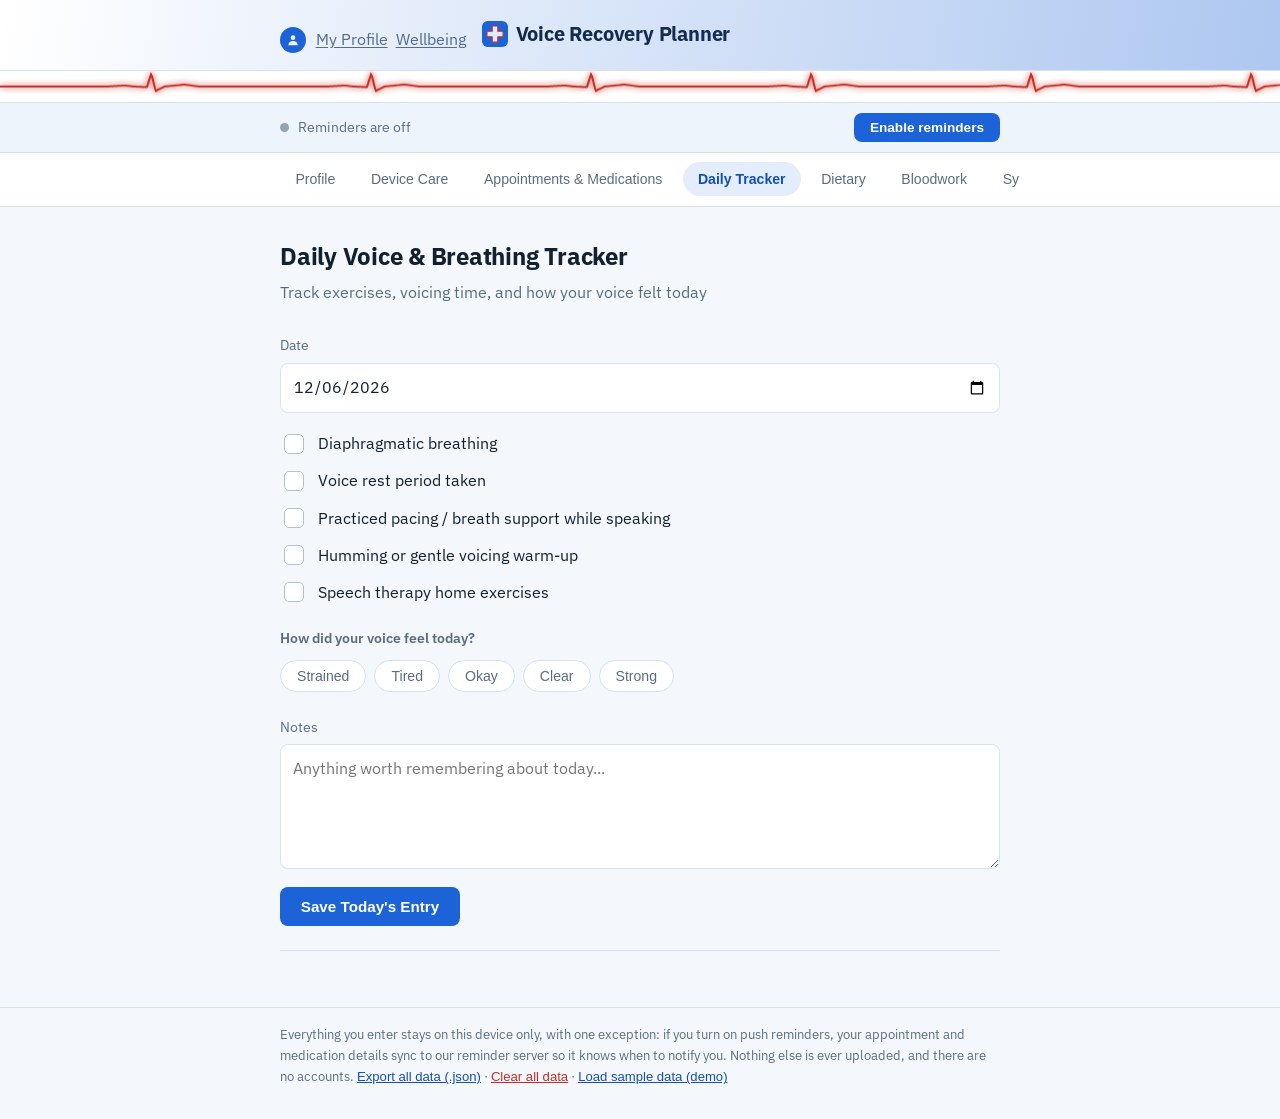
==== commit 9b2aa770: "Accurately disclose reminder data sync instead of claiming fully local The footer claimed "everythin" ====
--- a/index.html
+++ b/index.html
@@ -476,7 +476,9 @@
 
 <footer class="app-footer">
   <div class="wrap">
-    <p>Everything you enter stays on this device only — nothing is uploaded anywhere.
+    <p>Everything you enter stays on this device only, with one exception: if you turn on push
+      reminders, your appointment and medication details sync to our reminder server so it knows
+      when to notify you. Nothing else is ever uploaded, and there are no accounts.
       <button id="export-btn" class="link-btn">Export all data (.json)</button> ·
       <button id="clear-btn" class="link-btn danger">Clear all data</button> ·
       <button id="sample-data-btn" class="link-btn">Load sample data (demo)</button>
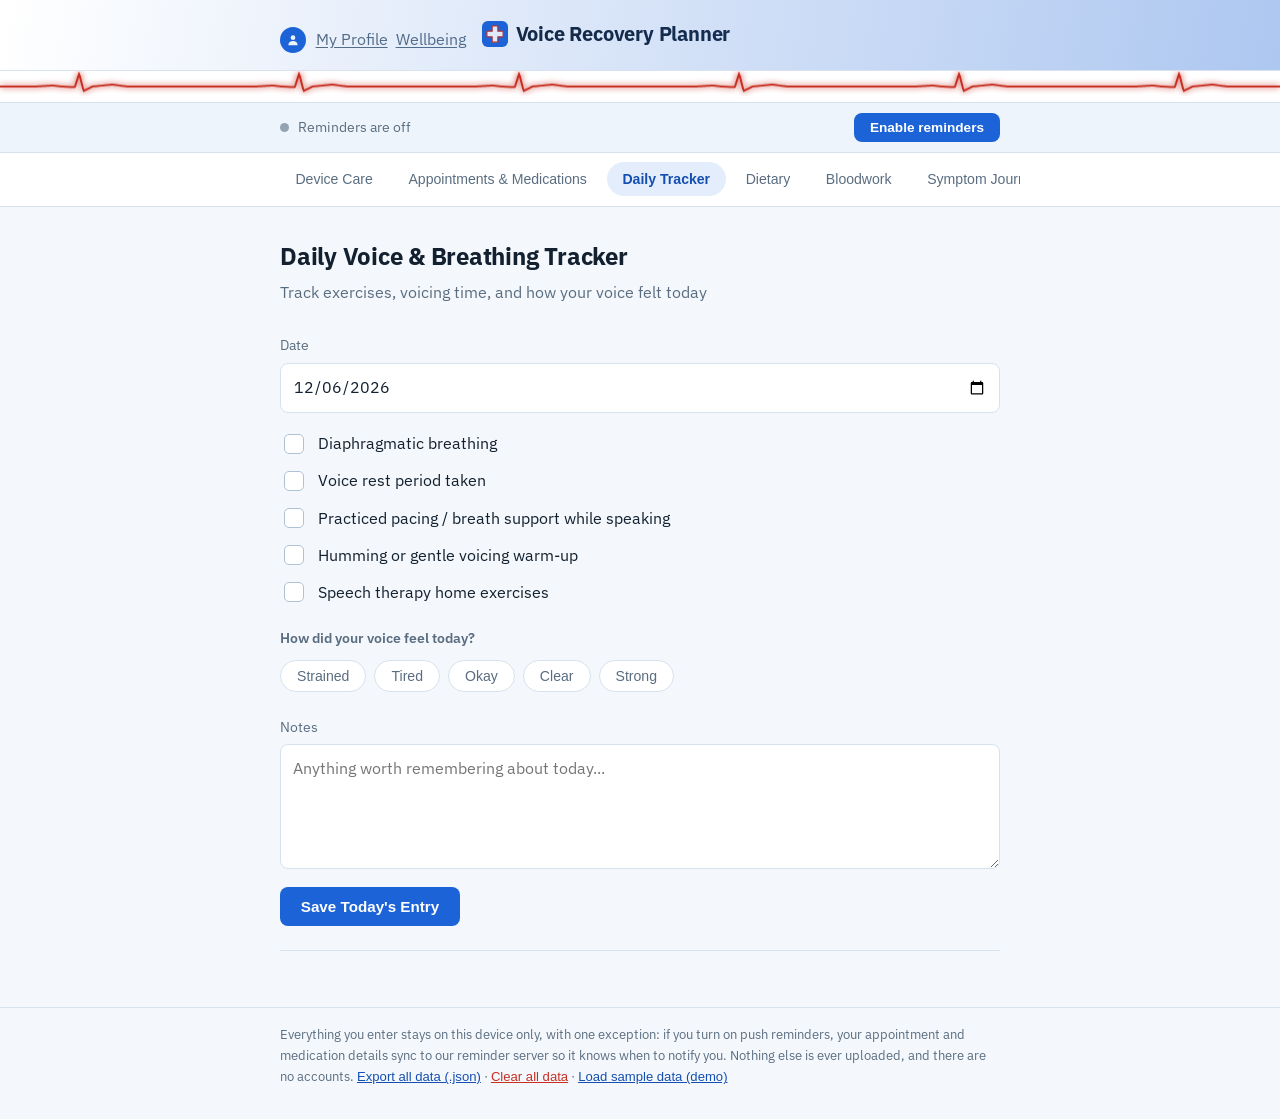
==== commit e688e092: "Hide Profile from the tab scroll menu Kept the Profile tab button in the DOM (the header's My Profil" ====
--- a/index.html
+++ b/index.html
@@ -51,7 +51,7 @@
 
 <nav class="tabs">
   <div class="wrap tabs-scroll">
-    <button class="tab" data-tab="profile">Profile</button>
+    <button class="tab tab-hidden" data-tab="profile">Profile</button>
     <button class="tab" data-tab="device">Device Care</button>
     <button class="tab" data-tab="appointments">Appointments &amp; Medications</button>
     <button class="tab active" data-tab="daily">Daily Tracker</button>
--- a/style.css
+++ b/style.css
@@ -280,6 +280,10 @@
   background: var(--panel-raised);
 }
 
+.tab-hidden {
+  display: none;
+}
+
 .tab.active {
   background: var(--accent-soft);
   color: var(--accent-strong);
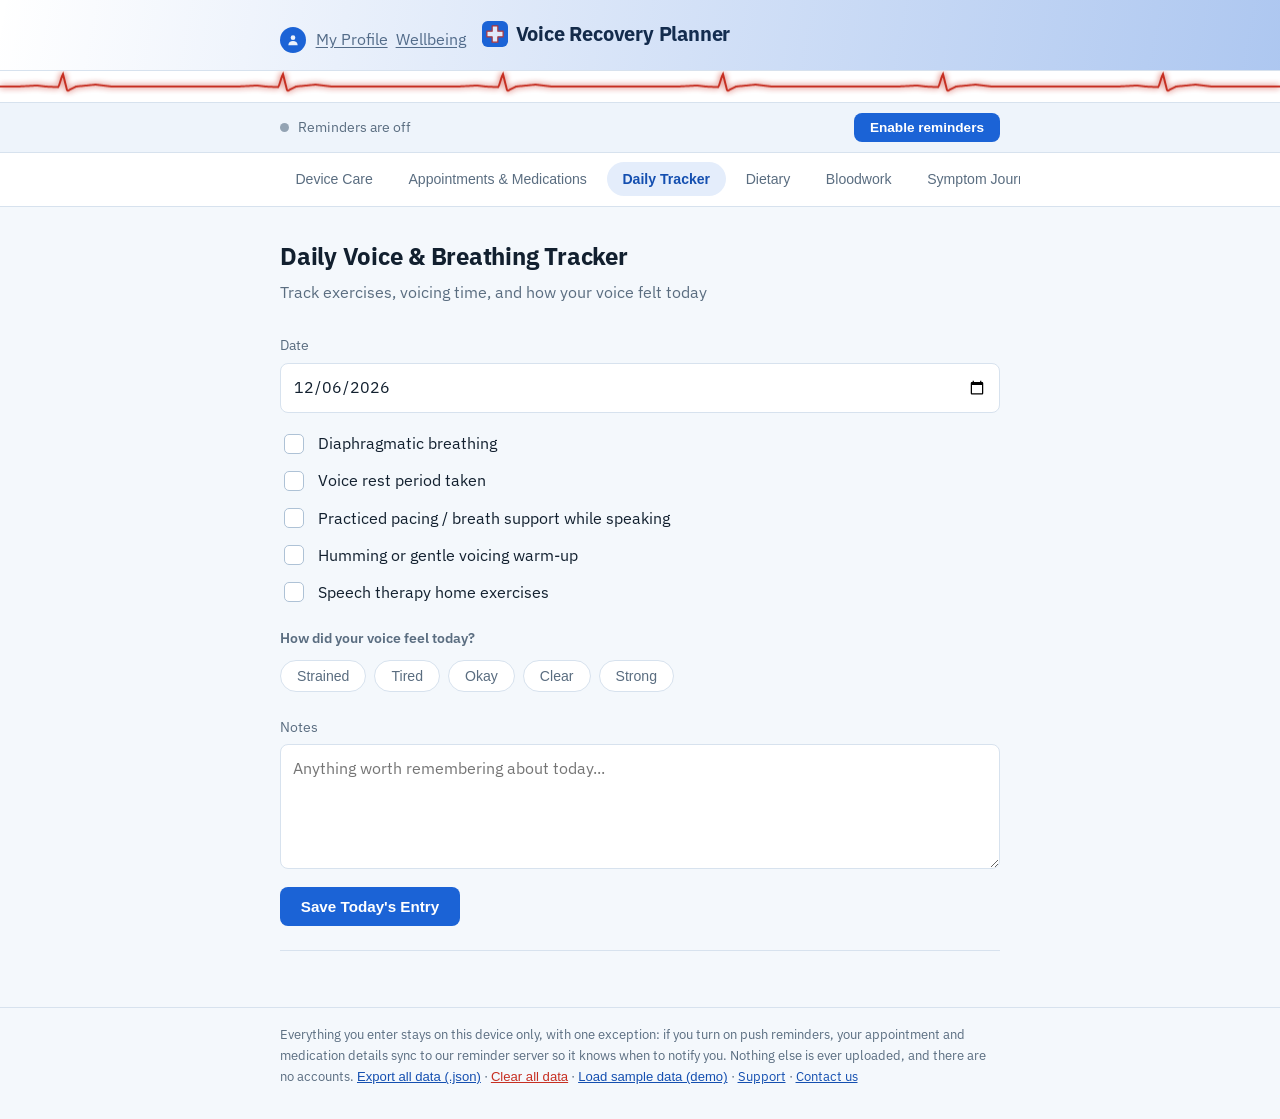
==== commit 4a9bb7f2: "Add Support and Contact us mailto links to the footer Support -> supaflux5@gmail.com, Contact us -> " ====
--- a/index.html
+++ b/index.html
@@ -481,7 +481,9 @@
       when to notify you. Nothing else is ever uploaded, and there are no accounts.
       <button id="export-btn" class="link-btn">Export all data (.json)</button> ·
       <button id="clear-btn" class="link-btn danger">Clear all data</button> ·
-      <button id="sample-data-btn" class="link-btn">Load sample data (demo)</button>
+      <button id="sample-data-btn" class="link-btn">Load sample data (demo)</button> ·
+      <a class="link-btn" href="mailto:supaflux5@gmail.com">Support</a> ·
+      <a class="link-btn" href="mailto:benwatsonvideo@gmail.com">Contact us</a>
     </p>
   </div>
 </footer>
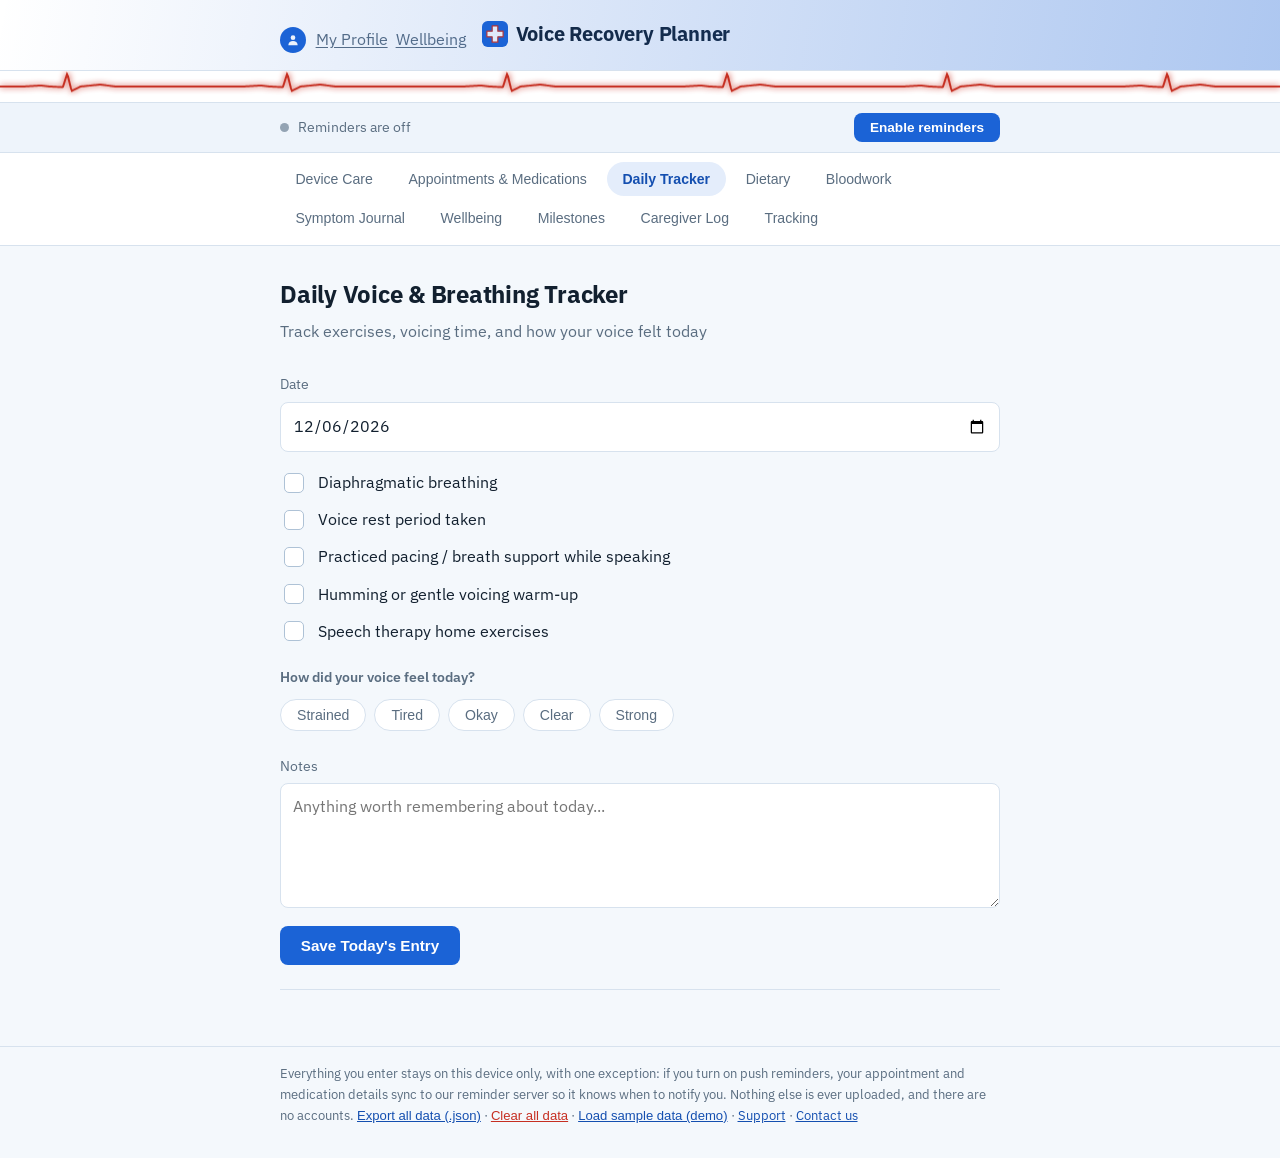
==== commit 15a40716: "Device Care: conditional Ava Voice/Mira fields, add lary tube option + size, add Stoma Care card - M" ====
--- a/index.html
+++ b/index.html
@@ -9,7 +9,7 @@
 <link rel="preconnect" href="https://fonts.googleapis.com">
 <link rel="preconnect" href="https://fonts.gstatic.com" crossorigin>
 <link href="https://fonts.googleapis.com/css2?family=IBM+Plex+Mono:wght@400;500;600&family=IBM+Plex+Sans:wght@400;500;600;700&display=swap" rel="stylesheet">
-<link rel="stylesheet" href="style.css?v=18">
+<link rel="stylesheet" href="style.css?v=20">
 </head>
 <body>
 
@@ -159,6 +159,7 @@
     <p class="field-label">Which device(s) do you use?</p>
     <div class="checklist" id="device-type-checklist">
       <label><input type="checkbox" data-key="devicetype-laryngectomy"> Laryngectomy (stoma / HME)</label>
+      <label><input type="checkbox" data-key="devicetype-larytube"> Laryngectomy tube (lary tube)</label>
       <label><input type="checkbox" data-key="devicetype-tep"> TEP (voice prosthesis)</label>
       <label><input type="checkbox" data-key="devicetype-avavoice"> Ava Voice</label>
       <label><input type="checkbox" data-key="devicetype-mira"> Mira</label>
@@ -172,6 +173,25 @@
     <div class="card">
       <h3>This Week</h3>
       <div class="week-grid" id="device-week"></div>
+    </div>
+
+    <div class="card">
+      <h3>Stoma Care</h3>
+      <div class="checklist" id="stoma-care-checklist">
+        <label><input type="checkbox" data-key="stomacare-hme"> HME / filter changed</label>
+        <label><input type="checkbox" data-key="stomacare-cleaned"> Stoma cleaned</label>
+        <label><input type="checkbox" data-key="stomacare-seal"> Baseplate / adhesive seal checked</label>
+        <label><input type="checkbox" data-key="stomacare-humidification"> Humidification used</label>
+        <label><input type="checkbox" data-key="stomacare-mucus"> Checked for excess mucus / crusting</label>
+        <label><input type="checkbox" data-key="stomacare-cover"> Stoma cover / bib worn</label>
+      </div>
+    </div>
+
+    <div class="card hidden" id="device-larytube-card">
+      <h3>Lary Tube Details</h3>
+      <label class="field">Lary tube size
+        <input type="text" id="device-larytube-size" placeholder="e.g. 8mm diameter, or brand/model">
+      </label>
     </div>
 
     <div class="card">
@@ -184,7 +204,7 @@
       </label>
     </div>
 
-    <div class="card">
+    <div class="card hidden" id="device-membrane-card">
       <h3>Membrane Replacement (Ava Voice / Mira)</h3>
       <label class="field">Last replaced
         <input type="date" id="device-last-membrane">
@@ -194,7 +214,7 @@
       </label>
     </div>
 
-    <div class="card">
+    <div class="card hidden" id="device-unit-card">
       <h3>Unit Replacement (Ava Voice / Mira)</h3>
       <label class="field">Last replaced
         <input type="date" id="device-last-unit">
--- a/style.css
+++ b/style.css
@@ -284,6 +284,19 @@
   display: none;
 }
 
+/* On wider screens there's no reason to hide tabs behind a horizontal
+   scroll — wrap them onto a second row so every tab stays visible and
+   discoverable without a scroll gesture. */
+@media (min-width: 640px) {
+  .tabs::after {
+    display: none;
+  }
+  .tabs-scroll {
+    flex-wrap: wrap;
+    overflow-x: visible;
+  }
+}
+
 .tab.active {
   background: var(--accent-soft);
   color: var(--accent-strong);
@@ -479,6 +492,10 @@
   border-radius: var(--radius);
   padding: 1.1rem 1.3rem;
   margin-bottom: 1.25rem;
+}
+
+.card.hidden {
+  display: none;
 }
 
 .card h3 {
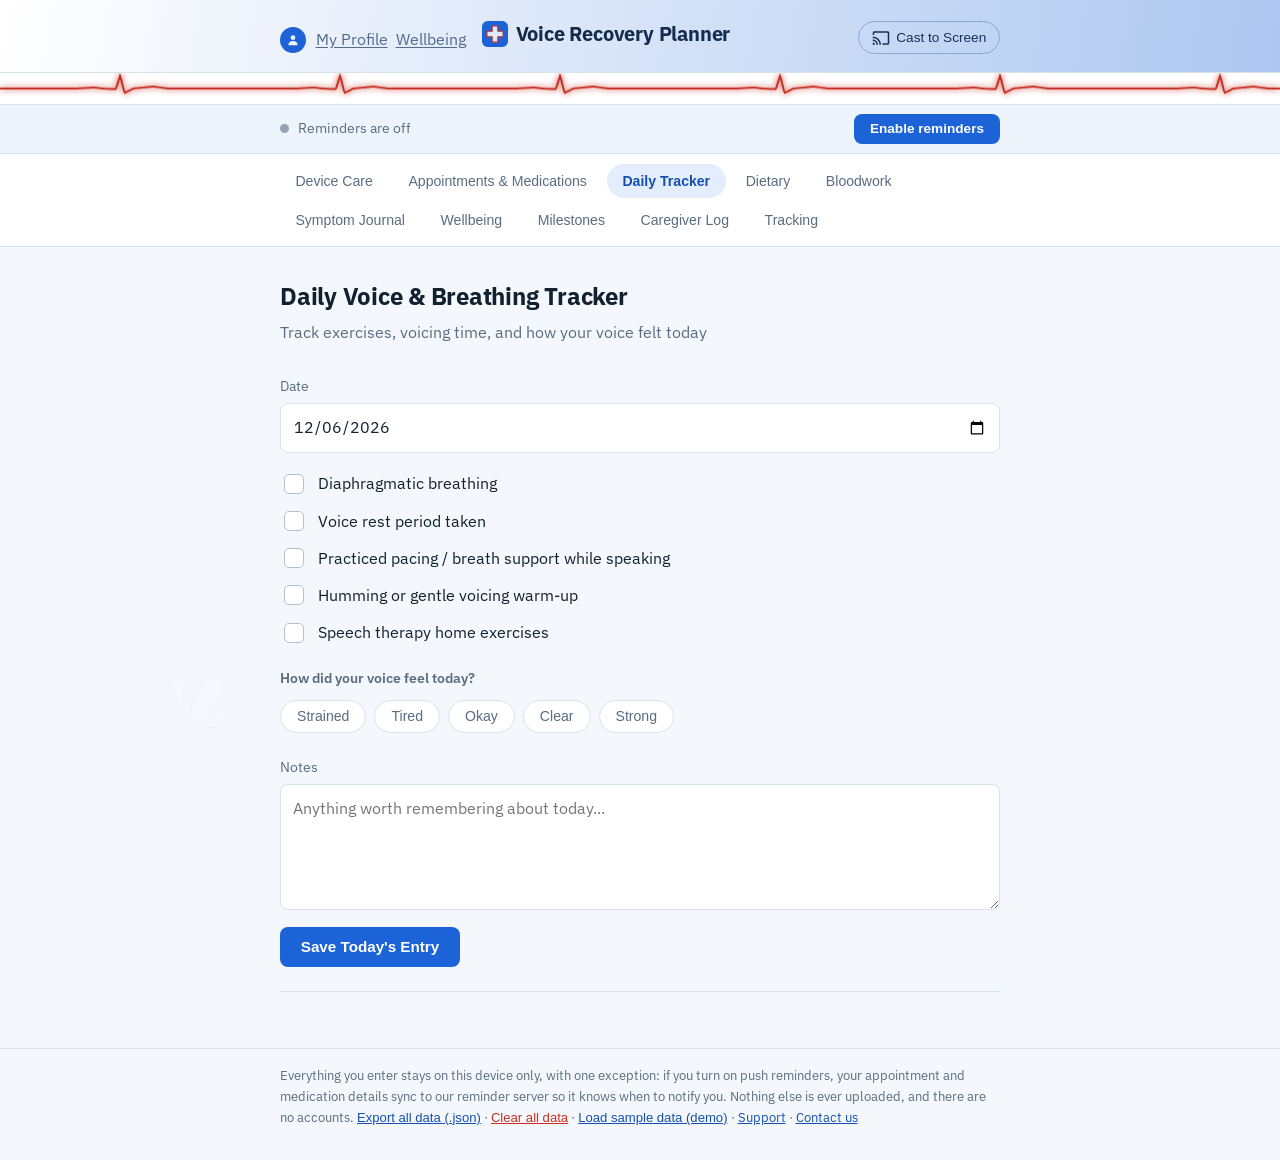
==== commit cd5abe76: "Add Arabesque AI brand mark, appointments calendar, and Cast to Screen" ====
--- a/index.html
+++ b/index.html
@@ -35,8 +35,27 @@
       </svg>
       <span class="title">Voice Recovery Planner</span>
     </span>
+    <button type="button" id="cast-btn" class="cast-btn" aria-haspopup="dialog">
+      <svg width="18" height="18" viewBox="0 0 24 24" aria-hidden="true">
+        <path fill="currentColor" d="M1 18v3h3c0-1.66-1.34-3-3-3zm0-4v2c2.76 0 5 2.24 5 5h2c0-3.87-3.13-7-7-7zm0-4v2c4.97 0 9 4.03 9 9h2c0-6.08-4.93-11-11-11zm20-7H3c-1.1 0-2 .9-2 2v3h2V5h18v14h-7v2h7c1.1 0 2-.9 2-2V5c0-1.1-.9-2-2-2z"/>
+      </svg>
+      <span>Cast to Screen</span>
+    </button>
   </div>
 </header>
+
+<div id="cast-popover" class="cast-popover" hidden>
+  <div class="cast-popover-inner">
+    <button type="button" id="cast-popover-close" class="cast-popover-close" aria-label="Close">&times;</button>
+    <h3>Cast this page to a TV</h3>
+    <p>Your browser can send this tab to any Chromecast, smart TV, or streaming stick on the same Wi-Fi:</p>
+    <ol>
+      <li>Look for the <strong>Cast icon</strong> in your browser's address bar (or open the <strong>&#8942;</strong> menu and choose <strong>Cast...</strong>)</li>
+      <li>Pick your TV or device from the list</li>
+      <li>This tab will mirror to the screen &mdash; everything stays live as you use the app</li>
+    </ol>
+  </div>
+</div>
 <canvas id="ecg-canvas"></canvas>
 
 <div class="reminders-bar">
@@ -296,6 +315,21 @@
       </table>
     </div>
     <button class="add-row-btn" data-add="medications">+ Add medication</button>
+
+    <h3>Calendar</h3>
+    <p class="subtitle">Your appointment dates at a glance</p>
+    <div class="calendar-widget">
+      <div class="calendar-header">
+        <button type="button" id="cal-prev" class="link-btn" aria-label="Previous month">&#8249;</button>
+        <span id="cal-month-label" class="calendar-month-label"></span>
+        <button type="button" id="cal-next" class="link-btn" aria-label="Next month">&#8250;</button>
+      </div>
+      <div class="calendar-weekdays">
+        <span>Sun</span><span>Mon</span><span>Tue</span><span>Wed</span><span>Thu</span><span>Fri</span><span>Sat</span>
+      </div>
+      <div class="calendar-grid" id="cal-grid"></div>
+      <div class="calendar-day-detail" id="cal-day-detail"></div>
+    </div>
   </section>
 
   <!-- SYMPTOM JOURNAL -->
@@ -508,6 +542,8 @@
   </div>
 </footer>
 
+<div class="brand-mark-clip"><img src="arabesque-mark-bw.png" alt="" class="brand-mark" aria-hidden="true"></div>
+
 <script src="sample-data.js"></script>
 <script src="ecg.js"></script>
 <script src="reminders.js"></script>
--- a/style.css
+++ b/style.css
@@ -919,10 +919,30 @@
   margin-bottom: 0;
 }
 
+.brand-mark-clip {
+  position: fixed;
+  bottom: 0;
+  left: 0;
+  width: 220px;
+  height: 220px;
+  overflow: hidden;
+  pointer-events: none;
+  z-index: 5;
+}
+
+.brand-mark {
+  position: absolute;
+  bottom: -60px;
+  left: -60px;
+  width: 760px;
+  height: auto;
+  opacity: 0.10;
+}
+
 /* ---------- print (for sharing the Tracking page) ---------- */
 
 @media print {
-  .app-header, #ecg-canvas, .reminders-bar, .tabs, .app-footer, .no-print {
+  .app-header, #ecg-canvas, .reminders-bar, .tabs, .app-footer, .no-print, .brand-mark-clip {
     display: none !important;
   }
   main.wrap { padding-top: 0; }
@@ -930,3 +950,163 @@
   #tracking.panel { display: block !important; }
   .chart-card, .stat-tile, .profile-summary { break-inside: avoid; }
 }
+
+/* ---------- Cast to Screen ---------- */
+
+.cast-btn {
+  display: inline-flex;
+  align-items: center;
+  gap: 0.4rem;
+  margin-left: auto;
+  padding: 0.4rem 0.8rem;
+  border: 1px solid var(--border-strong);
+  border-radius: 999px;
+  background: var(--panel);
+  color: var(--ink);
+  font-size: 0.85rem;
+  font-weight: 500;
+  cursor: pointer;
+}
+
+.cast-btn:hover {
+  border-color: var(--accent);
+  color: var(--accent);
+}
+
+.cast-popover {
+  position: fixed;
+  inset: 0;
+  background: rgba(18, 32, 47, 0.45);
+  z-index: 50;
+  display: flex;
+  align-items: center;
+  justify-content: center;
+  padding: 1rem;
+}
+
+.cast-popover[hidden] { display: none; }
+
+.cast-popover-inner {
+  position: relative;
+  background: var(--panel);
+  border-radius: var(--radius);
+  max-width: 420px;
+  width: 100%;
+  padding: 1.75rem;
+  box-shadow: 0 20px 50px rgba(0, 0, 0, 0.25);
+}
+
+.cast-popover-inner h3 { margin: 0 0 0.6rem; }
+.cast-popover-inner p { margin: 0 0 0.8rem; color: var(--ink-muted); }
+.cast-popover-inner ol { margin: 0; padding-left: 1.2rem; color: var(--ink); line-height: 1.6; }
+.cast-popover-inner li { margin-bottom: 0.4rem; }
+
+.cast-popover-close {
+  position: absolute;
+  top: 0.75rem;
+  right: 0.9rem;
+  background: none;
+  border: none;
+  font-size: 1.4rem;
+  line-height: 1;
+  cursor: pointer;
+  color: var(--ink-muted);
+}
+
+/* ---------- Calendar ---------- */
+
+.calendar-widget {
+  margin-top: 1rem;
+  padding: 1.25rem;
+  border: 1px solid var(--border);
+  border-radius: var(--radius);
+  background: var(--panel);
+}
+
+.calendar-header {
+  display: flex;
+  align-items: center;
+  justify-content: center;
+  gap: 1rem;
+  margin-bottom: 0.75rem;
+}
+
+.calendar-header button {
+  background: none;
+  border: none;
+  font-size: 1.3rem;
+  line-height: 1;
+  cursor: pointer;
+  color: var(--accent);
+  padding: 0.2rem 0.6rem;
+}
+
+.calendar-month-label {
+  font-weight: 600;
+  min-width: 9rem;
+  text-align: center;
+}
+
+.calendar-weekdays,
+.calendar-grid {
+  display: grid;
+  grid-template-columns: repeat(7, 1fr);
+  gap: 0.3rem;
+}
+
+.calendar-weekdays span {
+  text-align: center;
+  font-size: 0.75rem;
+  color: var(--ink-muted);
+  padding-bottom: 0.3rem;
+}
+
+.calendar-day {
+  position: relative;
+  aspect-ratio: 1;
+  display: flex;
+  align-items: center;
+  justify-content: center;
+  border-radius: 8px;
+  font-size: 0.85rem;
+  background: var(--panel-raised);
+  color: var(--ink);
+  cursor: default;
+}
+
+.calendar-day.is-empty { background: none; }
+.calendar-day.is-today { outline: 2px solid var(--accent); }
+
+.calendar-day.has-appt {
+  cursor: pointer;
+  background: var(--accent-soft);
+  font-weight: 600;
+}
+
+.calendar-day.has-appt::after {
+  content: "";
+  position: absolute;
+  bottom: 4px;
+  width: 5px;
+  height: 5px;
+  border-radius: 50%;
+  background: var(--accent);
+}
+
+.calendar-day.has-appt:hover { background: var(--accent); color: var(--on-accent); }
+.calendar-day.has-appt:hover::after { background: var(--on-accent); }
+
+.calendar-day-detail {
+  margin-top: 0.9rem;
+  font-size: 0.9rem;
+}
+
+.calendar-day-detail:empty { margin-top: 0; }
+
+.calendar-day-detail .detail-card {
+  padding: 0.7rem 0.9rem;
+  border-radius: 8px;
+  background: var(--accent-soft);
+}
+
+.calendar-day-detail .detail-card strong { display: block; margin-bottom: 0.2rem; }
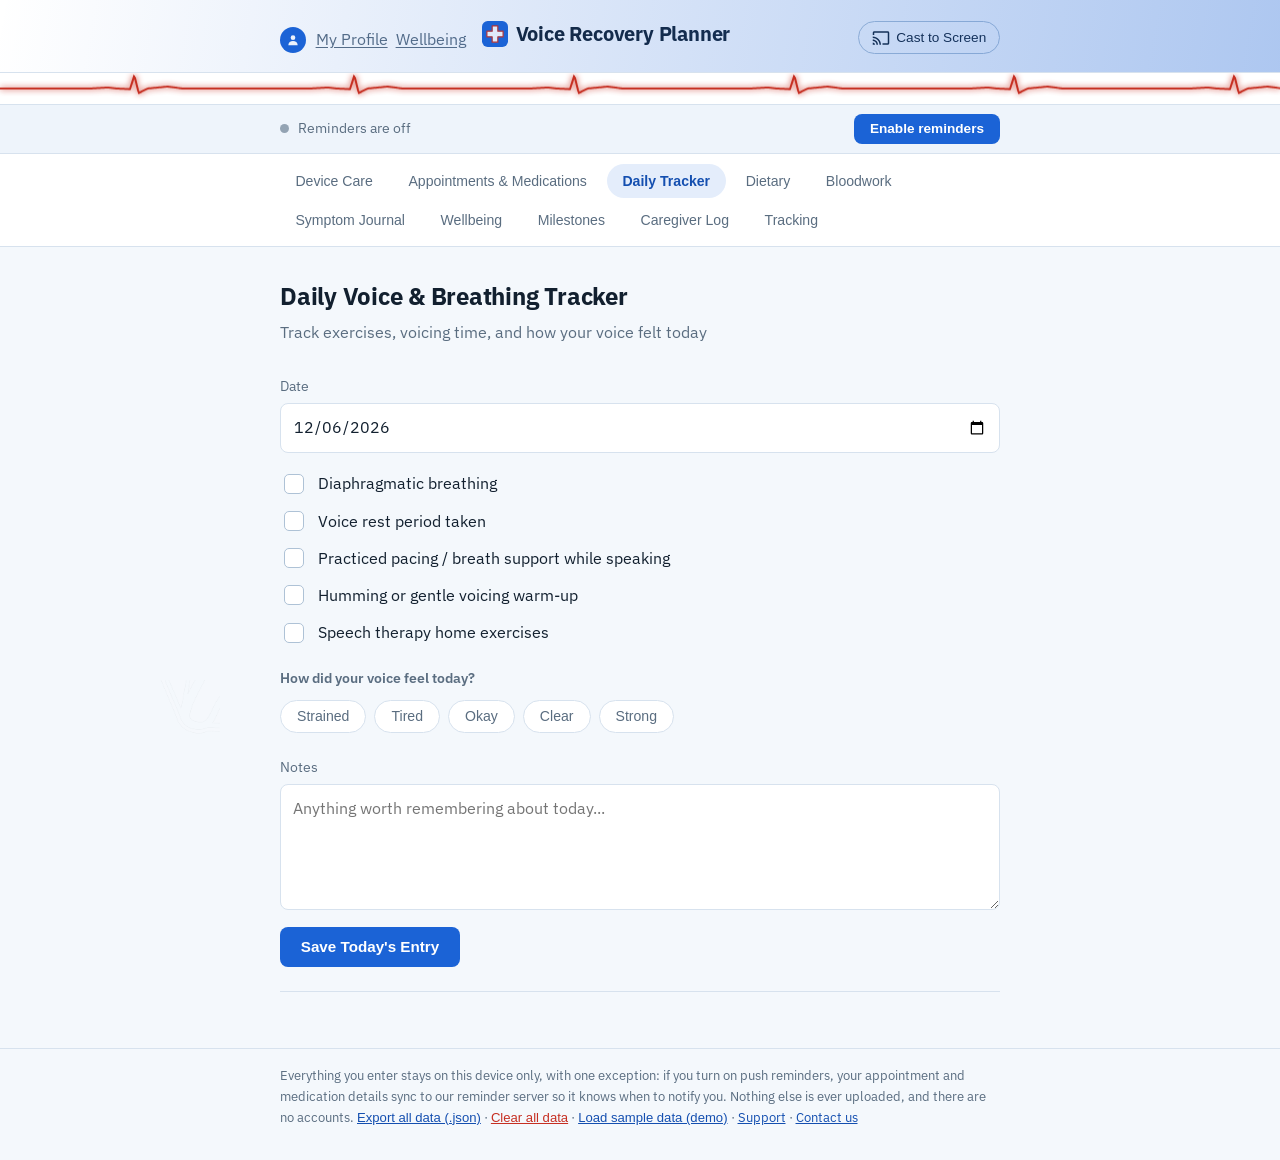
==== commit 8d1f77ba: "Add Electrolarynx device option to Device Care" ====
--- a/index.html
+++ b/index.html
@@ -182,6 +182,7 @@
       <label><input type="checkbox" data-key="devicetype-tep"> TEP (voice prosthesis)</label>
       <label><input type="checkbox" data-key="devicetype-avavoice"> Ava Voice</label>
       <label><input type="checkbox" data-key="devicetype-mira"> Mira</label>
+      <label><input type="checkbox" data-key="devicetype-electrolarynx"> Electrolarynx</label>
     </div>
 
     <div class="card">
@@ -210,6 +211,13 @@
       <h3>Lary Tube Details</h3>
       <label class="field">Lary tube size
         <input type="text" id="device-larytube-size" placeholder="e.g. 8mm diameter, or brand/model">
+      </label>
+    </div>
+
+    <div class="card hidden" id="device-electrolarynx-card">
+      <h3>Electrolarynx Details</h3>
+      <label class="field">Battery last charged / replaced
+        <input type="date" id="device-electrolarynx-battery">
       </label>
     </div>
 
